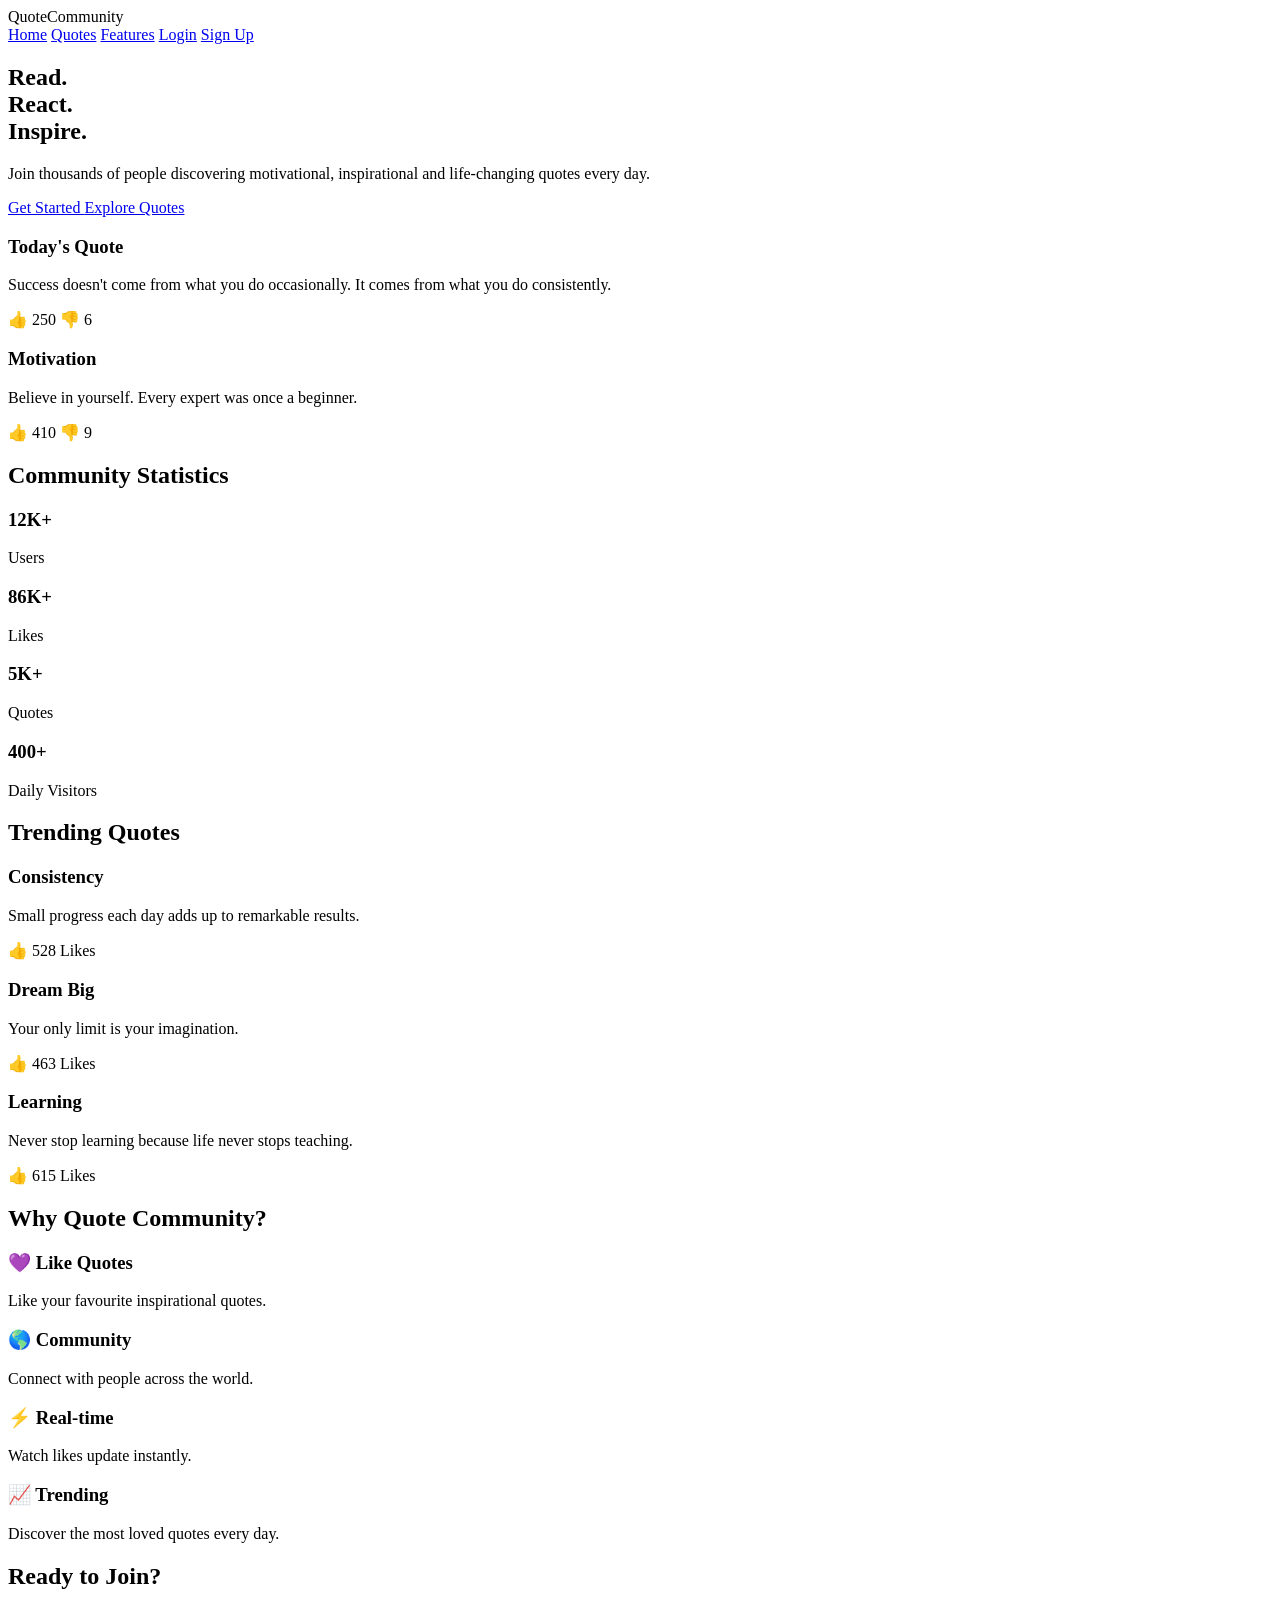
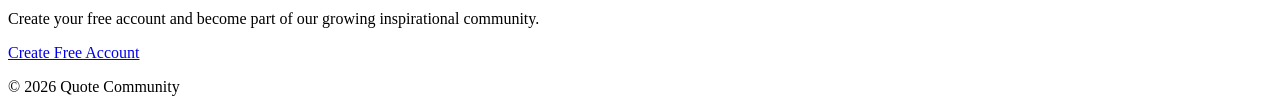
==== index.html @ 37bf1aab "Add files via upload" ====
<!DOCTYPE html>
<html lang="en">
<head>
    <meta charset="UTF-8">
    <meta name="viewport" content="width=device-width, initial-scale=1.0">
    <title>Quote Community | Read. React. Inspire.</title>

    <link rel="stylesheet" href="css/style.css">

    <link rel="preconnect" href="https://fonts.googleapis.com">
    <link href="https://fonts.googleapis.com/css2?family=Poppins:wght@300;400;500;600;700;800&display=swap" rel="stylesheet">
</head>

<body>

<header>

    <div class="logo">
        Quote<span>Community</span>
    </div>

    <nav>

        <a href="#">Home</a>
        <a href="#quotes">Quotes</a>
        <a href="#features">Features</a>
        <a href="login.html">Login</a>
        <a class="signup-btn" href="signup.html">Sign Up</a>

    </nav>

</header>



<section class="hero">

    <div class="hero-content">

        <h1>
            Read.<br>
            React.<br>
            Inspire.
        </h1>

        <p>

            Join thousands of people discovering motivational,
            inspirational and life-changing quotes every day.

        </p>

        <div class="hero-buttons">

            <a href="signup.html" class="btn primary">
                Get Started
            </a>

            <a href="#quotes" class="btn secondary">
                Explore Quotes
            </a>

        </div>

    </div>



    <div class="hero-cards">

        <div class="quote-card">

            <h3>Today's Quote</h3>

            <p>

                Success doesn't come from what you do occasionally.
                It comes from what you do consistently.

            </p>

            <div class="stats">

                👍 250

                👎 6

            </div>

        </div>



        <div class="quote-card">

            <h3>Motivation</h3>

            <p>

                Believe in yourself.
                Every expert was once a beginner.

            </p>

            <div class="stats">

                👍 410

                👎 9

            </div>

        </div>

    </div>

</section>



<section class="community">

    <h2>Community Statistics</h2>

    <div class="community-grid">

        <div class="box">
            <h3>12K+</h3>
            <p>Users</p>
        </div>

        <div class="box">
            <h3>86K+</h3>
            <p>Likes</p>
        </div>

        <div class="box">
            <h3>5K+</h3>
            <p>Quotes</p>
        </div>

        <div class="box">
            <h3>400+</h3>
            <p>Daily Visitors</p>
        </div>

    </div>

</section>



<section id="quotes" class="trending">

    <h2>Trending Quotes</h2>

    <div class="quote-grid">

        <div class="quote-box">

            <h3>Consistency</h3>

            <p>

                Small progress each day adds up to remarkable results.

            </p>

            <span>👍 528 Likes</span>

        </div>



        <div class="quote-box">

            <h3>Dream Big</h3>

            <p>

                Your only limit is your imagination.

            </p>

            <span>👍 463 Likes</span>

        </div>



        <div class="quote-box">

            <h3>Learning</h3>

            <p>

                Never stop learning because life never stops teaching.

            </p>

            <span>👍 615 Likes</span>

        </div>

    </div>

</section>



<section id="features">

    <h2>Why Quote Community?</h2>

    <div class="features-grid">

        <div class="feature">

            <h3>💜 Like Quotes</h3>

            <p>
                Like your favourite inspirational quotes.
            </p>

        </div>



        <div class="feature">

            <h3>🌎 Community</h3>

            <p>
                Connect with people across the world.
            </p>

        </div>



        <div class="feature">

            <h3>⚡ Real-time</h3>

            <p>
                Watch likes update instantly.
            </p>

        </div>



        <div class="feature">

            <h3>📈 Trending</h3>

            <p>
                Discover the most loved quotes every day.
            </p>

        </div>

    </div>

</section>



<section class="cta">

    <h2>
        Ready to Join?
    </h2>

    <p>

        Create your free account and become part of our growing
        inspirational community.

    </p>

    <a href="signup.html" class="btn primary">
        Create Free Account
    </a>

</section>



<footer>

    <p>

        © 2026 Quote Community

    </p>

</footer>

<script src="js/app.js"></script>

</body>
</html>
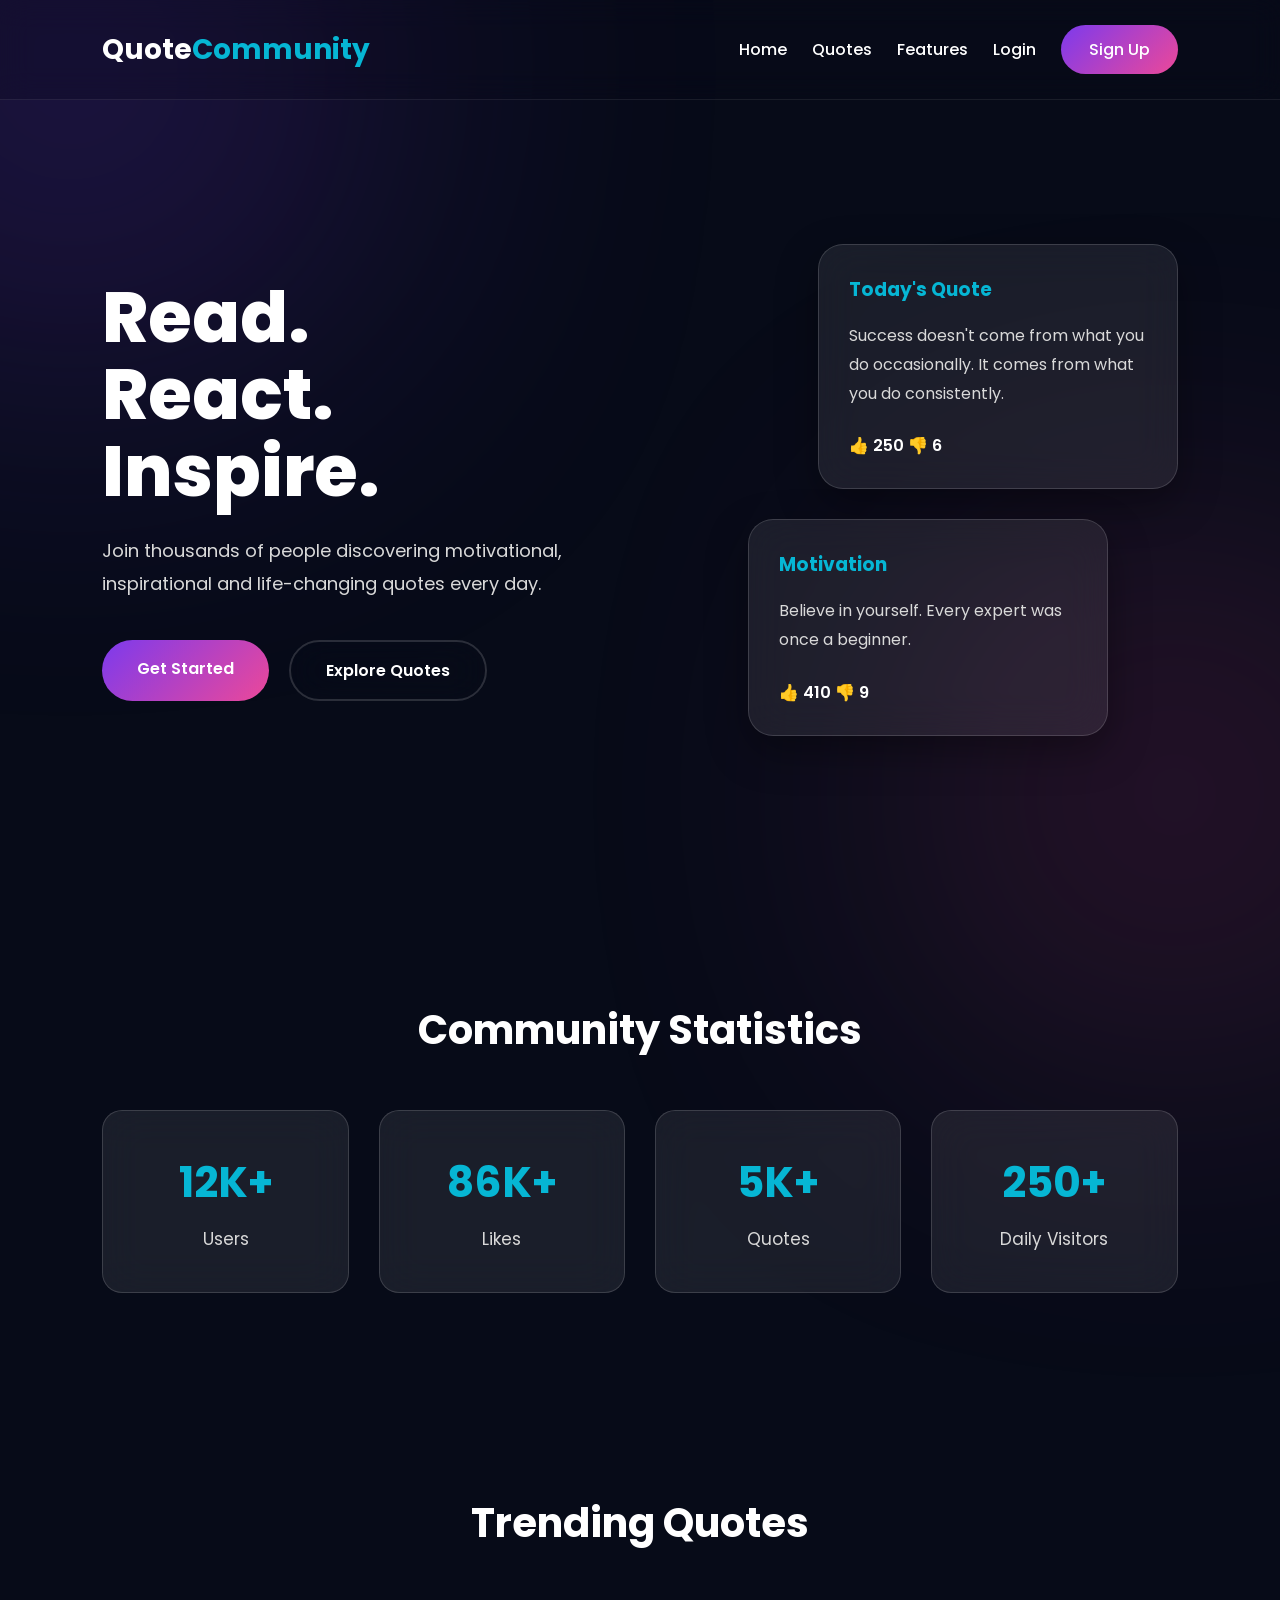
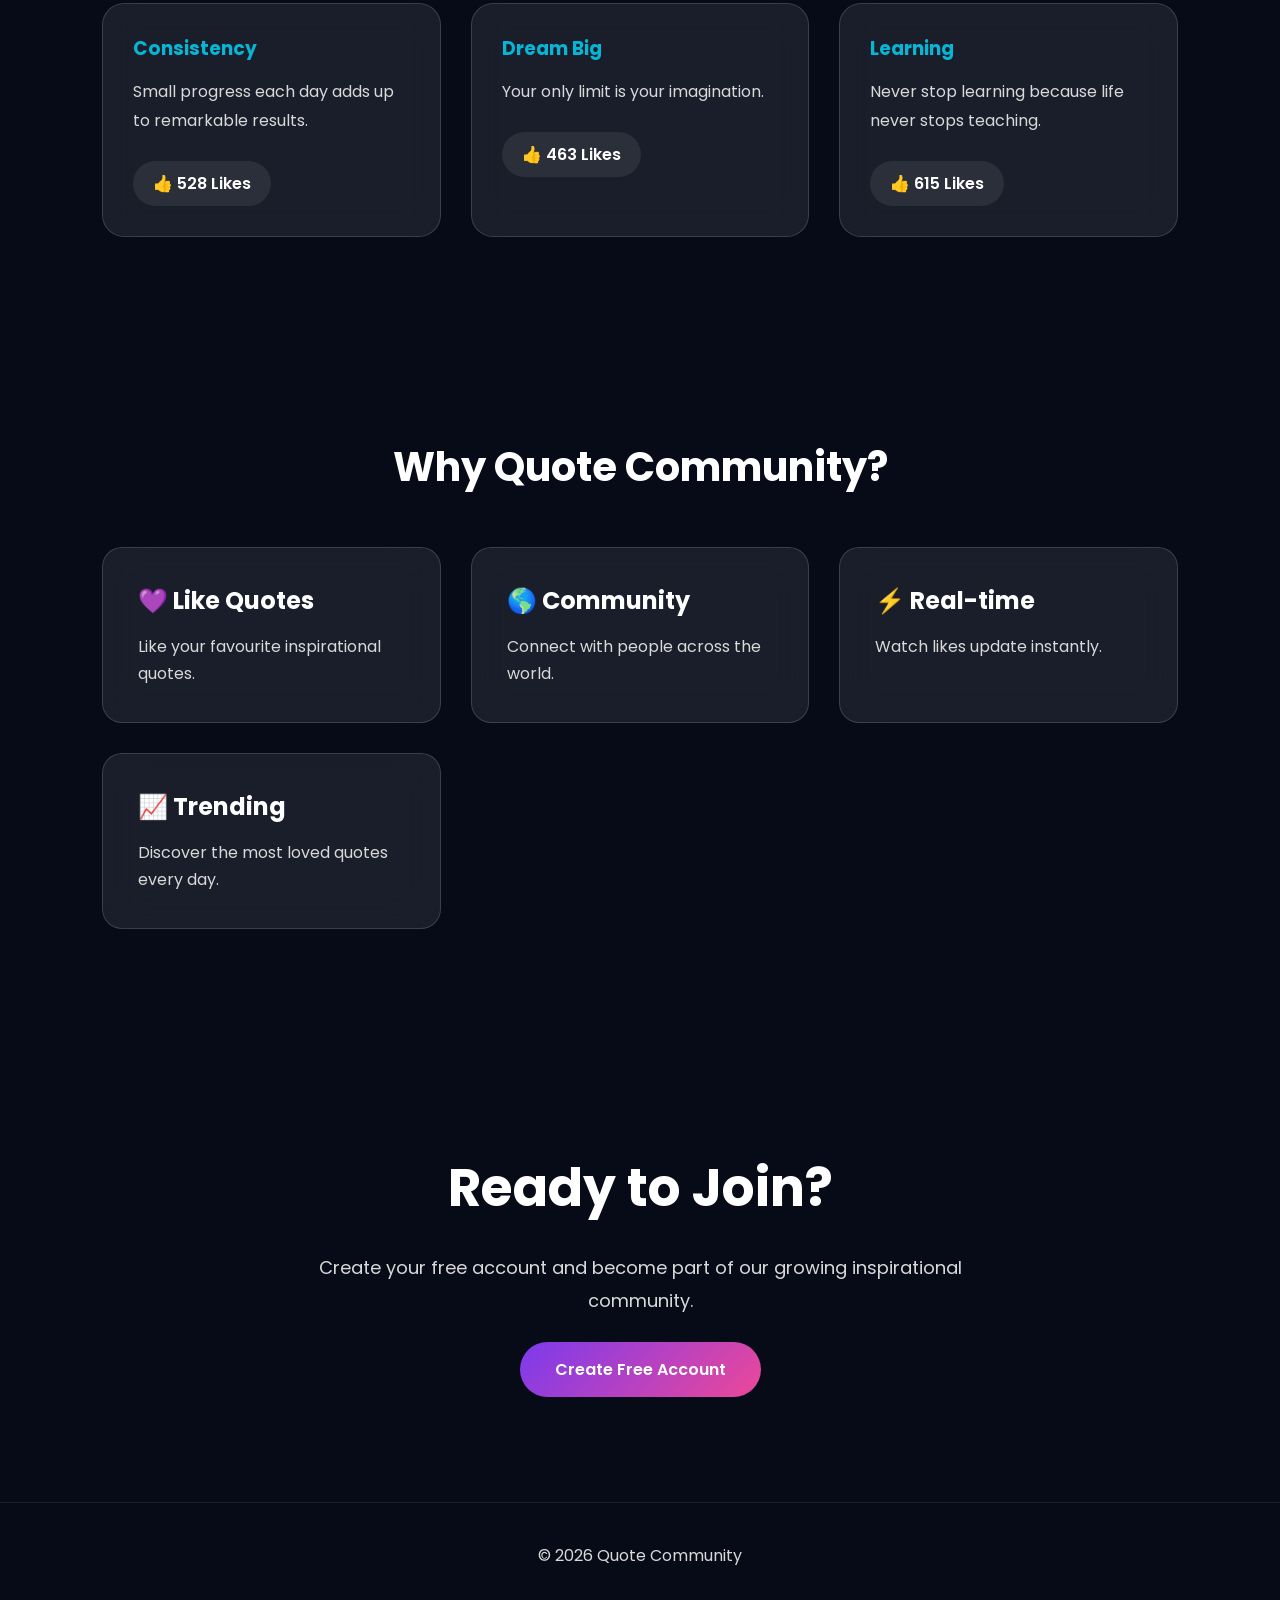
==== commit d45fcd15: "Fix HTML encoding issues in index.html" ====
--- a/index.html
+++ b/index.html
@@ -300,4 +300,4 @@
 <script src="js/app.js"></script>
 
 </body>
-</html>+</html>
--- a/css/style.css
+++ b/css/style.css
@@ -0,0 +1,590 @@
+/* ==========================================
+   GOOGLE FONT
+========================================== */
+
+@import url('https://fonts.googleapis.com/css2?family=Poppins:wght@300;400;500;600;700;800&display=swap');
+
+/* ==========================================
+   RESET
+========================================== */
+
+*{
+    margin:0;
+    padding:0;
+    box-sizing:border-box;
+}
+
+html{
+    scroll-behavior:smooth;
+}
+
+body{
+    font-family:'Poppins',sans-serif;
+    background:#070b18;
+    color:#ffffff;
+    overflow-x:hidden;
+}
+
+/* ==========================================
+   VARIABLES
+========================================== */
+
+:root{
+    --primary:#7c3aed;
+    --secondary:#ec4899;
+    --accent:#06b6d4;
+    --white:#ffffff;
+    --text:#d9d9d9;
+    --card:rgba(255,255,255,.08);
+    --border:rgba(255,255,255,.15);
+    --shadow:0 15px 40px rgba(0,0,0,.35);
+}
+
+/* ==========================================
+   BODY BACKGROUND
+========================================== */
+
+body::before{
+    content:"";
+    position:fixed;
+    width:500px;
+    height:500px;
+    background:var(--primary);
+    border-radius:50%;
+    filter:blur(180px);
+    top:-180px;
+    left:-180px;
+    opacity:.35;
+    z-index:-2;
+}
+
+body::after{
+    content:"";
+    position:fixed;
+    width:450px;
+    height:450px;
+    background:var(--secondary);
+    border-radius:50%;
+    filter:blur(170px);
+    right:-120px;
+    bottom:-120px;
+    opacity:.25;
+    z-index:-2;
+}
+
+/* ==========================================
+   HEADER
+========================================== */
+
+header{
+    width:100%;
+    display:flex;
+    justify-content:space-between;
+    align-items:center;
+    padding:25px 8%;
+    position:fixed;
+    top:0;
+    left:0;
+    backdrop-filter:blur(15px);
+    background:rgba(10,10,25,.25);
+    border-bottom:1px solid rgba(255,255,255,.08);
+    z-index:1000;
+}
+
+.logo{
+    font-size:28px;
+    font-weight:700;
+    color:white;
+}
+
+.logo span{
+    color:var(--accent);
+}
+
+nav{
+    display:flex;
+    align-items:center;
+    gap:25px;
+}
+
+nav a{
+    color:white;
+    text-decoration:none;
+    font-weight:500;
+    transition:.3s;
+}
+
+nav a:hover{
+    color:var(--accent);
+}
+
+.signup-btn{
+    padding:12px 28px;
+    background:linear-gradient(135deg,var(--primary),var(--secondary));
+    border-radius:50px;
+    transition:.35s;
+}
+
+.signup-btn:hover{
+    transform:translateY(-3px);
+    box-shadow:0 10px 30px rgba(124,58,237,.4);
+}
+
+/* ==========================================
+   HERO
+========================================== */
+
+.hero{
+    min-height:100vh;
+    display:flex;
+    justify-content:space-between;
+    align-items:center;
+    gap:70px;
+    padding:140px 8% 60px;
+}
+
+.hero-content{
+    flex:1;
+}
+
+.hero-content h1{
+    font-size:70px;
+    font-weight:800;
+    line-height:1.1;
+    margin-bottom:25px;
+}
+
+.hero-content p{
+    color:var(--text);
+    font-size:18px;
+    line-height:1.8;
+    max-width:600px;
+    margin-bottom:40px;
+}
+
+/* ==========================================
+   BUTTONS
+========================================== */
+
+.hero-buttons{
+    display:flex;
+    gap:20px;
+    flex-wrap:wrap;
+}
+
+.btn{
+    text-decoration:none;
+    padding:16px 35px;
+    border-radius:50px;
+    font-weight:600;
+    transition:.35s;
+}
+
+.primary{
+    background:linear-gradient(135deg,var(--primary),var(--secondary));
+    color:white;
+}
+
+.primary:hover{
+    transform:translateY(-4px);
+    box-shadow:0 12px 35px rgba(124,58,237,.4);
+}
+
+.secondary{
+    color:white;
+    border:2px solid rgba(255,255,255,.15);
+    backdrop-filter:blur(20px);
+}
+
+.secondary:hover{
+    background:rgba(255,255,255,.08);
+}
+
+/* ==========================================
+   HERO CARDS
+========================================== */
+
+.hero-cards{
+    flex:1;
+    display:flex;
+    flex-direction:column;
+    gap:30px;
+    align-items:flex-end;
+}
+
+.quote-card{
+    width:360px;
+    padding:30px;
+    border-radius:25px;
+    background:var(--card);
+    backdrop-filter:blur(20px);
+    border:1px solid var(--border);
+    box-shadow:var(--shadow);
+    animation:float 5s ease-in-out infinite;
+}
+
+.quote-card:nth-child(2){
+    margin-right:70px;
+    animation-delay:1.2s;
+}
+
+.quote-card h3{
+    margin-bottom:18px;
+    color:var(--accent);
+}
+
+.quote-card p{
+    line-height:1.8;
+    color:var(--text);
+}
+
+.stats{
+    margin-top:25px;
+    display:flex;
+    justify-content:space-between;
+    font-weight:600;
+    color:white;
+}
+
+/* ==========================================
+   SECTION TITLE
+========================================== */
+
+section h2{
+    text-align:center;
+    font-size:40px;
+    margin-bottom:50px;
+}
+
+/* ==========================================
+   COMMUNITY SECTION
+========================================== */
+
+.community{
+    padding:100px 8%;
+}
+
+.community-grid{
+    display:grid;
+    grid-template-columns:repeat(auto-fit,minmax(220px,1fr));
+    gap:30px;
+}
+
+.box{
+    background:var(--card);
+    border:1px solid var(--border);
+    backdrop-filter:blur(20px);
+    border-radius:20px;
+    padding:40px 25px;
+    text-align:center;
+    transition:.35s;
+}
+
+.box:hover{
+    transform:translateY(-10px);
+    box-shadow:var(--shadow);
+}
+
+.box h3{
+    font-size:42px;
+    color:var(--accent);
+    margin-bottom:12px;
+}
+
+.box p{
+    color:var(--text);
+    font-size:17px;
+}
+
+/* ==========================================
+   TRENDING QUOTES
+========================================== */
+
+.trending{
+    padding:100px 8%;
+}
+
+.quote-grid{
+    display:grid;
+    grid-template-columns:repeat(auto-fit,minmax(320px,1fr));
+    gap:30px;
+}
+
+.quote-box{
+    background:var(--card);
+    backdrop-filter:blur(18px);
+    border:1px solid var(--border);
+    border-radius:22px;
+    padding:30px;
+    transition:.35s;
+}
+
+.quote-box:hover{
+    transform:translateY(-8px);
+    box-shadow:var(--shadow);
+}
+
+.quote-box h3{
+    color:var(--accent);
+    margin-bottom:15px;
+}
+
+.quote-box p{
+    color:var(--text);
+    line-height:1.8;
+    margin-bottom:25px;
+}
+
+.quote-box span{
+    display:inline-block;
+    background:rgba(255,255,255,.08);
+    padding:10px 20px;
+    border-radius:30px;
+    font-weight:600;
+}
+
+/* ==========================================
+   FEATURES
+========================================== */
+
+#features{
+    padding:100px 8%;
+}
+
+.features-grid{
+    display:grid;
+    grid-template-columns:repeat(auto-fit,minmax(260px,1fr));
+    gap:30px;
+}
+
+.feature{
+    background:var(--card);
+    border:1px solid var(--border);
+    backdrop-filter:blur(20px);
+    padding:35px;
+    border-radius:20px;
+    transition:.35s;
+}
+
+.feature:hover{
+    transform:translateY(-8px);
+    box-shadow:var(--shadow);
+}
+
+.feature h3{
+    margin-bottom:15px;
+    font-size:24px;
+}
+
+.feature p{
+    color:var(--text);
+    line-height:1.7;
+}
+
+/* ==========================================
+   CTA
+========================================== */
+
+.cta{
+    padding:120px 8%;
+    text-align:center;
+}
+
+.cta h2{
+    font-size:52px;
+    margin-bottom:25px;
+}
+
+.cta p{
+    max-width:700px;
+    margin:0 auto 40px;
+    color:var(--text);
+    line-height:1.8;
+    font-size:18px;
+}
+
+/* ==========================================
+   FOOTER
+========================================== */
+
+footer{
+    padding:40px 8%;
+    text-align:center;
+    border-top:1px solid rgba(255,255,255,.08);
+}
+
+footer p{
+    color:var(--text);
+}
+
+/* ==========================================
+   SCROLLBAR
+========================================== */
+
+::-webkit-scrollbar{
+    width:10px;
+}
+
+::-webkit-scrollbar-track{
+    background:#050814;
+}
+
+::-webkit-scrollbar-thumb{
+    background:linear-gradient(var(--primary),var(--secondary));
+    border-radius:30px;
+}
+
+/* ==========================================
+   SELECTION
+========================================== */
+
+::selection{
+    background:var(--primary);
+    color:#fff;
+}
+
+/* ==========================================
+   ANIMATIONS
+========================================== */
+
+@keyframes float{
+    0%{
+        transform:translateY(0);
+    }
+    50%{
+        transform:translateY(-15px);
+    }
+    100%{
+        transform:translateY(0);
+    }
+}
+
+@keyframes fadeUp{
+    from{
+        opacity:0;
+        transform:translateY(40px);
+    }
+    to{
+        opacity:1;
+        transform:translateY(0);
+    }
+}
+
+.hero-content,
+.hero-cards,
+.box,
+.quote-box,
+.feature,
+.cta{
+    animation:fadeUp .8s ease;
+}
+
+/* ==========================================
+   RESPONSIVE
+========================================== */
+
+@media(max-width:1100px){
+
+    .hero{
+        flex-direction:column;
+        text-align:center;
+        padding-top:150px;
+    }
+
+    .hero-content h1{
+        font-size:56px;
+    }
+
+    .hero-content p{
+        margin:auto auto 40px;
+    }
+
+    .hero-buttons{
+        justify-content:center;
+    }
+
+    .hero-cards{
+        align-items:center;
+    }
+
+    .quote-card:nth-child(2){
+        margin-right:0;
+    }
+}
+
+@media(max-width:768px){
+
+    header{
+        flex-direction:column;
+        gap:20px;
+        padding:20px;
+    }
+
+    nav{
+        flex-wrap:wrap;
+        justify-content:center;
+        gap:15px;
+    }
+
+    .hero{
+        padding:170px 25px 70px;
+    }
+
+    .hero-content h1{
+        font-size:42px;
+    }
+
+    .hero-content p{
+        font-size:16px;
+    }
+
+    .quote-card{
+        width:100%;
+    }
+
+    .quote-grid,
+    .community-grid,
+    .features-grid{
+        grid-template-columns:1fr;
+    }
+
+    .cta h2{
+        font-size:38px;
+    }
+
+    section h2{
+        font-size:32px;
+    }
+}
+
+@media(max-width:480px){
+
+    .hero-content h1{
+        font-size:34px;
+    }
+
+    .btn{
+        width:100%;
+        text-align:center;
+    }
+
+    .logo{
+        font-size:22px;
+    }
+
+    nav a{
+        font-size:15px;
+    }
+
+    .box h3{
+        font-size:34px;
+    }
+
+    .quote-box{
+        padding:22px;
+    }
+
+    .feature{
+        padding:25px;
+    }
+}
